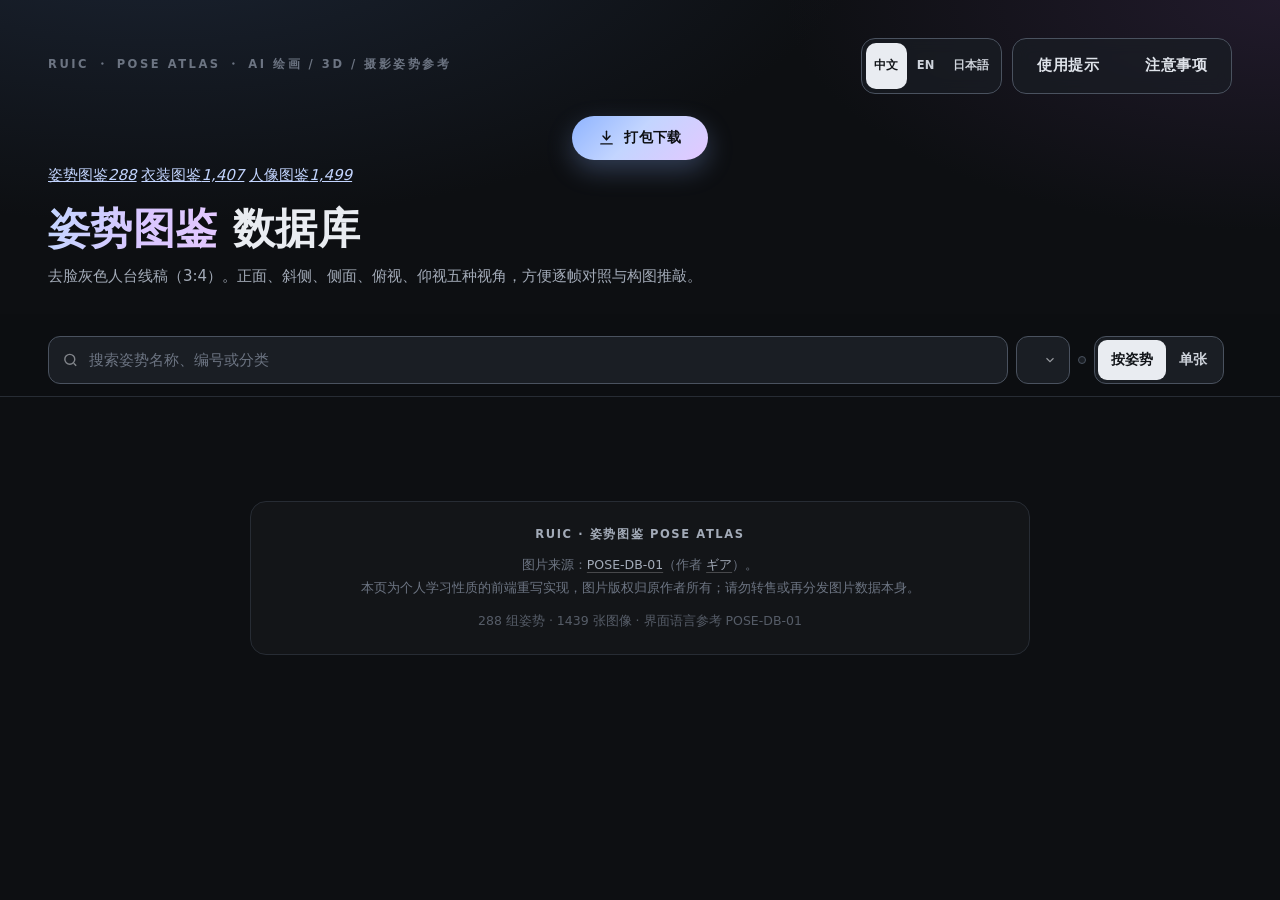
==== index.html @ b3eccd69 "feat: 三个页面新增「打包下载」按钮，跳转夸克网盘" ====
<!doctype html>
<html lang="zh-CN">
<head>
  <meta charset="utf-8">
  <meta name="viewport" content="width=device-width, initial-scale=1, viewport-fit=cover">
  <title>RuiC-PoseAtlas · 姿势图鉴数据库 | Pose Atlas</title>
  <meta name="description" id="metaDescription" content="去脸灰色人台姿势参考图库：288 组姿势、1439 张图像，支持正面、斜侧、侧面、俯视、仰视多角度对照，适用于 AI 绘画、3D 与摄影构图参考。">
  <meta name="theme-color" content="#0d0f12">
  <meta name="color-scheme" content="dark">
  <meta property="og:type" content="website">
  <meta property="og:title" content="RuiC-PoseAtlas · 姿势图鉴">
  <meta property="og:description" content="288 组去脸人台姿势，1439 张多角度参考图。AI 绘画 / 3D / 摄影构图参考。">
  <link rel="canonical" href="https://hruiccc.github.io/RuiC-PoseAtlas/">
  <meta property="og:url" content="https://hruiccc.github.io/RuiC-PoseAtlas/">
  <meta property="og:site_name" content="RuiC-PoseAtlas">
  <meta property="og:image" content="https://hruiccc.github.io/RuiC-PoseAtlas/og-cover.jpg">
  <meta name="twitter:card" content="summary_large_image">
  <meta name="twitter:title" content="RuiC-PoseAtlas · 人体姿态参考图库">
  <meta name="twitter:description" content="288 组姿态 · 1,439 张多角度参考图 · 中文 / English / 日本語">
  <meta name="twitter:image" content="https://hruiccc.github.io/RuiC-PoseAtlas/og-cover.jpg">
  <link rel="icon" href="assets/favicon.svg" type="image/svg+xml">
  <link rel="stylesheet" href="assets/css/app.css">
  <link rel="stylesheet" href="assets/css/collection.css">
  <script type="module" src="assets/js/app.js"></script>
</head>
<body>
  <a class="skip-link" href="#gallery" data-i18n="skip">跳到图库</a>

  <header class="hero" id="top">
    <div class="hero__top">
      <p class="eyebrow" data-i18n="eyebrow">RuiC ・ POSE ATLAS ・ AI 绘画 / 3D / 摄影姿势参考</p>

      <div class="hero__tools">
        <div class="lang" id="langSwitch" role="group" aria-label="切换语言" data-i18n-aria="ariaLanguage">
          <button type="button" data-lang="zh" aria-pressed="true" aria-label="中文">中文</button>
          <button type="button" data-lang="en" aria-pressed="false" aria-label="English">EN</button>
          <button type="button" data-lang="ja" aria-pressed="false" aria-label="日本語">日本語</button>
        </div>

        <nav class="info" id="info" aria-label="使用提示与注意事项" data-i18n-aria="ariaInfo">
          <div class="info__tabs">
            <button type="button" class="info__tab" id="infoTabTips" data-panel="panelTips" aria-expanded="false" aria-controls="panelTips" data-i18n="tabTips">使用提示</button>
            <button type="button" class="info__tab" id="infoTabNotice" data-panel="panelNotice" aria-expanded="false" aria-controls="panelNotice" data-i18n="tabNotice">注意事项</button>
          </div>
          <section class="info__panel" id="panelTips" role="dialog" aria-labelledby="panelTipsTitle" tabindex="-1" hidden>
            <div class="info__head">
              <h2 id="panelTipsTitle" data-i18n="tipsTitle">使用提示</h2>
              <button type="button" class="info__close" data-close-panel aria-label="关闭" data-i18n-aria="closeInfo">×</button>
            </div>
            <ul data-i18n-list="tips"></ul>
          </section>
          <section class="info__panel" id="panelNotice" role="dialog" aria-labelledby="panelNoticeTitle" tabindex="-1" hidden>
            <div class="info__head">
              <h2 id="panelNoticeTitle" data-i18n="noticesTitle">注意事项</h2>
              <button type="button" class="info__close" data-close-panel aria-label="关闭" data-i18n-aria="closeInfo">×</button>
            </div>
            <ul data-i18n-list="notices"></ul>
          </section>
        </nav>
      </div>
    </div>

    <div class="hero__cta">
      <a class="pack-btn" href="https://pan.quark.cn/s/09f3fe9c227a" target="_blank" rel="noopener noreferrer">
        <svg width="17" height="17" viewBox="0 0 24 24" fill="none" stroke="currentColor" stroke-width="2" stroke-linecap="round" stroke-linejoin="round" aria-hidden="true"><path d="M12 3v12"/><path d="m7 10 5 5 5-5"/><path d="M4 21h16"/></svg>
        <span>打包下载</span>
      </a>
    </div>

    <nav class="collection" aria-label="切换图集" data-i18n-aria="ariaCollection">
      <a class="collection__item" href="./" aria-current="page"><span data-i18n="collectionPose">姿势图鉴</span><em>288</em></a>
      <a class="collection__item" href="costume.html"><span data-i18n="collectionCostume">衣装图鉴</span><em>1,407</em></a>
      <a class="collection__item" href="face.html"><span data-i18n="collectionFace">人像图鉴</span><em>1,499</em></a>
    </nav>

    <h1><span class="hero__mark" data-i18n="h1a">姿势图鉴</span> <span data-i18n="h1b">数据库</span></h1>
    <p class="hero__sub" data-i18n="heroSub">去脸灰色人台线稿（3:4）。正面、斜侧、侧面、俯视、仰视五种视角，方便逐帧对照与构图推敲。</p>

  </header>

  <div class="toolbar" id="toolbar">
    <div class="toolbar__inner">
      <nav class="series" id="seriesTabs" aria-label="姿势系列" data-i18n-aria="ariaSeries"></nav>

      <div class="controls">
        <label class="search" for="searchInput">
          <svg width="17" height="17" viewBox="0 0 24 24" fill="none" stroke="currentColor" stroke-width="2" aria-hidden="true"><circle cx="11" cy="11" r="7"/><path d="m20 20-3.5-3.5"/></svg>
          <input id="searchInput" type="search" placeholder="搜索姿势名称、编号或分类" autocomplete="off" spellcheck="false" aria-label="搜索姿势名称、编号或分类" data-i18n-placeholder="searchPlaceholder" data-i18n-aria="ariaSearch">
        </label>

        <button type="button" class="filter-toggle" id="filterToggle" aria-expanded="false" aria-controls="filters">
          <span data-i18n="filter">筛选</span><b id="filterBadge" hidden></b>
        </button>

        <div class="filters" id="filters">
          <label class="select" for="categorySelect">
            <span class="sr-only" data-i18n="metaCategory">分类</span>
            <select id="categorySelect"></select>
            <svg class="select__chevron" width="14" height="14" viewBox="0 0 24 24" fill="none" stroke="currentColor" stroke-width="2" aria-hidden="true"><path d="m6 9 6 6 6-6"/></svg>
          </label>
          <div class="seg" id="angleSeg" role="group" aria-label="按角度筛选" data-i18n-aria="ariaAngleFilter"></div>
          <div class="seg" id="viewSeg" role="group" aria-label="显示方式" data-i18n-aria="ariaView">
            <button type="button" data-view="pose" aria-pressed="true" data-i18n="viewPose">按姿势</button>
            <button type="button" data-view="single" aria-pressed="false" data-i18n="viewSingle">单张</button>
          </div>
        </div>

        <p class="count" id="resultCount" aria-live="polite"></p>
      </div>
    </div>
  </div>

  <main class="main" id="gallery">
    <div class="grid" id="grid" aria-busy="true"></div>
    <div class="empty" id="empty" hidden>
      <p class="empty__title" data-i18n="emptyTitle">没有匹配的姿势</p>
      <p class="empty__text" data-i18n="emptyText">换一个关键词，或清除当前的筛选条件。</p>
      <button type="button" class="button button--ghost" id="clearFilters" data-i18n="clearFilters">清除筛选</button>
    </div>
    <noscript>
      <p class="empty__title">需要启用 JavaScript 才能浏览图库。</p>
    </noscript>
  </main>

  <footer class="footer">
    <div class="footer__card">
      <p class="footer__lead" data-i18n="footerLead">RuiC · 姿势图鉴 POSE ATLAS</p>
      <p data-i18n-html="footerCredits">图片来源：<a href="https://ai-pose-gallery.pages.dev/" target="_blank" rel="noopener noreferrer">POSE-DB-01</a>（作者 <a href="https://x.com/giaaibusi" target="_blank" rel="noopener noreferrer">ギア</a>）。</p>
      <p data-i18n="footerLicense">本页为个人学习性质的前端重写实现，图片版权归原作者所有；请勿转售或再分发图片数据本身。</p>
      <p class="footer__meta" id="footerMeta">288 组姿势 · 1439 张图像 · 界面语言参考 POSE-DB-01</p>
    </div>
  </footer>

  <div class="modal" id="modal" role="dialog" aria-modal="true" aria-labelledby="modalTitle" aria-label="大图预览" data-i18n-aria="modalAria" hidden>
    <div class="modal__scrim" data-close-modal></div>
    <div class="modal__box">
      <button type="button" class="modal__close" id="modalClose" aria-label="关闭大图" data-i18n-aria="modalClose">×</button>

      <div class="viewer">
        <div class="viewer__stage" id="viewerStage">
          <img class="viewer__ghost" id="viewerGhost" alt="" aria-hidden="true">
          <img class="viewer__image" id="viewerImage" alt="">
          <div class="viewer__spinner" id="viewerSpinner" aria-hidden="true"></div>
          <p class="viewer__error" id="viewerError" data-i18n="imageError" hidden>原图加载失败</p>
        </div>
        <button type="button" class="viewer__nav viewer__nav--prev" id="prevAngle" aria-label="上一个角度" data-i18n-aria="prevAngle">‹</button>
        <button type="button" class="viewer__nav viewer__nav--next" id="nextAngle" aria-label="下一个角度" data-i18n-aria="nextAngle">›</button>
      </div>

      <aside class="panel">
        <div class="panel__head">
          <h2 id="modalTitle"></h2>
          <p class="panel__id" id="modalId"></p>
        </div>

        <div class="panel__angles" id="modalAngles" role="group" aria-label="切换角度" data-i18n-aria="ariaModalAngles"></div>

        <dl class="panel__meta" id="modalMeta"></dl>

        <a class="download" id="downloadLink" href="#" download>
          <svg width="18" height="18" viewBox="0 0 24 24" fill="none" stroke="currentColor" stroke-width="2" aria-hidden="true"><path d="M12 3v12m0 0 4.5-4.5M12 15l-4.5-4.5M4 20h16"/></svg>
          <span data-i18n="download">下载原图（PNG）</span>
        </a>

        <p class="panel__note" data-i18n="downloadNote">原图 900 × 1200，适合直接作为姿势参考。</p>

        <p class="panel__keys" data-i18n-html="keysHint"><kbd>←</kbd><kbd>→</kbd> 切换角度　<kbd>↑</kbd><kbd>↓</kbd> 切换姿势　<kbd>Esc</kbd> 关闭</p>
      </aside>
    </div>
  </div>
</body>
</html>
---- assets/css/app.css ----
/* ==========================================================================
   POSE ATLAS — gallery interface
   Original visual direction, fresh implementation. No framework.
   ========================================================================== */

:root {
  --bg: #0d0f12;
  --bg-soft: #14171c;
  --panel: #1a1e24;
  --panel-hi: #20252c;
  --line: #272c34;
  --line-2: #343a44;
  --line-strong: #4a525f;
  --text: #e9ecf1;
  --text-2: #a3abb8;
  --text-3: #6c7482;
  --accent: #8fb4ff;
  --accent-2: #c3d5ff;
  --violet: #e3c8ff;
  --paper: #f3f3f1;
  --radius-xl: 20px;
  --radius-lg: 16px;
  --radius: 14px;
  --radius-sm: 9px;
  --shadow-card: 0 12px 34px rgba(0, 0, 0, 0.45);
  --shadow-modal: 0 40px 110px rgba(0, 0, 0, 0.65);
  --gutter: clamp(16px, 4vw, 48px);
  --page: 1600px;
  --font: ui-sans-serif, system-ui, -apple-system, "Segoe UI", "PingFang SC",
    "Hiragino Sans GB", "Noto Sans SC", "Microsoft YaHei", sans-serif;
  --mono: ui-monospace, SFMono-Regular, Menlo, Consolas, "Liberation Mono", monospace;
}

*,
*::before,
*::after {
  box-sizing: border-box;
}

[hidden] {
  display: none !important;
}

html {
  scroll-behavior: smooth;
  scroll-padding-top: 150px;
}

body {
  margin: 0;
  min-height: 100vh;
  background:
    radial-gradient(1200px 520px at 12% -10%, #1b2433 0, transparent 60%),
    radial-gradient(900px 420px at 100% 0, #211a2b 0, transparent 55%),
    var(--bg);
  background-repeat: no-repeat;
  color: var(--text);
  font-family: var(--font);
  font-size: 15px;
  line-height: 1.55;
  -webkit-font-smoothing: antialiased;
  text-rendering: optimizeLegibility;
}

body.is-locked {
  overflow: hidden;
}

::selection {
  background: rgba(143, 180, 255, 0.38);
  color: #fff;
}

button,
input,
select {
  font: inherit;
  color: inherit;
}

button {
  -webkit-tap-highlight-color: transparent;
}

img {
  max-width: 100%;
}

a {
  color: var(--accent-2);
}

:focus-visible {
  outline: 2px solid var(--accent);
  outline-offset: 3px;
}

.sr-only {
  position: absolute;
  width: 1px;
  height: 1px;
  padding: 0;
  margin: -1px;
  overflow: hidden;
  clip: rect(0 0 0 0);
  white-space: nowrap;
  border: 0;
}

.skip-link {
  position: fixed;
  top: 10px;
  left: 10px;
  z-index: 200;
  padding: 10px 16px;
  border-radius: 10px;
  background: var(--text);
  color: #111418;
  font-weight: 700;
  text-decoration: none;
  transform: translateY(-160%);
  transition: transform 0.18s ease;
}

.skip-link:focus {
  transform: translateY(0);
}

/* --------------------------------------------------------------------------
   Hero
   -------------------------------------------------------------------------- */

.hero {
  position: relative;
  max-width: var(--page);
  margin: 0 auto;
  padding: 38px var(--gutter) 24px;
}

.hero__top {
  display: flex;
  align-items: flex-start;
  justify-content: space-between;
  gap: 12px 20px;
  flex-wrap: wrap;
}

.eyebrow {
  margin: 0;
  padding-top: 18px;
  color: var(--text-3);
  font-size: 11.5px;
  font-weight: 600;
  letter-spacing: 0.22em;
  text-transform: uppercase;
}

.hero h1 {
  margin: 18px 0 10px;
  font-size: clamp(28px, 3.6vw, 42px);
  font-weight: 800;
  line-height: 1.14;
  letter-spacing: 0.01em;
}

.hero__mark {
  background: linear-gradient(96deg, var(--accent-2) 0%, #d9c6ff 55%, var(--violet) 100%);
  -webkit-background-clip: text;
  background-clip: text;
  color: transparent;
}

.hero__sub {
  max-width: 820px;
  margin: 0;
  color: var(--text-2);
  font-size: 15px;
  line-height: 1.78;
}

/* Info popovers ----------------------------------------------------------- */

.hero__tools {
  display: flex;
  flex-wrap: wrap;
  align-items: center;
  gap: 10px;
  margin-left: auto;
}

.lang {
  display: flex;
  gap: 2px;
  padding: 4px;
  border: 1px solid var(--line-strong);
  border-radius: 14px;
  background: rgba(26, 30, 36, 0.72);
  backdrop-filter: blur(8px);
  -webkit-backdrop-filter: blur(8px);
}

.lang button {
  min-width: 34px;
  min-height: 46px;
  padding: 0 8px;
  border: 0;
  border-radius: 10px;
  background: transparent;
  color: #cfd4dc;
  font-size: 11.5px;
  font-weight: 700;
  letter-spacing: 0.02em;
  cursor: pointer;
  transition: background-color 0.15s ease, color 0.15s ease;
}

.lang button:hover {
  background: #232831;
  color: var(--text);
}

.lang button[aria-pressed="true"] {
  background: var(--text);
  color: #111418;
}

.info {
  position: relative;
}

.info__tabs {
  display: flex;
  gap: 6px;
  padding: 4px;
  border: 1px solid var(--line-strong);
  border-radius: 14px;
  background: rgba(26, 30, 36, 0.72);
  backdrop-filter: blur(8px);
  -webkit-backdrop-filter: blur(8px);
}

.info__tab {
  min-height: 46px;
  padding: 0 20px;
  border: 0;
  border-radius: 10px;
  background: transparent;
  color: #dfe3ea;
  font-size: 15px;
  font-weight: 700;
  letter-spacing: 0.03em;
  white-space: nowrap;
  cursor: pointer;
  transition: background-color 0.15s ease, color 0.15s ease;
}

.info__tab:hover {
  background: #232831;
  color: var(--text);
}

.info__tab[aria-expanded="true"] {
  background: var(--text);
  color: #111418;
}

.info__panel {
  position: absolute;
  right: 0;
  top: calc(100% + 10px);
  z-index: 40;
  width: min(460px, calc(100vw - 32px));
  max-height: min(68vh, 560px);
  overflow: auto;
  padding: 18px 20px 20px;
  border: 1px solid var(--line-strong);
  border-radius: var(--radius-lg);
  background: var(--panel);
  box-shadow: var(--shadow-card);
  animation: panel-in 0.16s ease;
}

.info__panel[hidden] {
  display: none;
}

.info__panel:focus {
  outline: none;
}

.info__head {
  display: flex;
  align-items: center;
  justify-content: space-between;
  gap: 12px;
}

.info__head h2 {
  margin: 0;
  font-size: 16px;
  letter-spacing: 0.04em;
}

.info__close {
  display: grid;
  place-content: center;
  width: 40px;
  height: 40px;
  border: 1px solid var(--line-2);
  border-radius: 50%;
  background: var(--bg-soft);
  color: var(--text);
  font-size: 19px;
  line-height: 1;
  cursor: pointer;
}

.info__close:hover {
  background: var(--panel-hi);
}

.info__panel ul {
  margin: 12px 0 0;
  padding-left: 1.25em;
  color: #cfd4dc;
  font-size: 14px;
  line-height: 1.85;
}

.info__panel li + li {
  margin-top: 7px;
}

/* Basic action button ----------------------------------------------------- */

.button {
  display: inline-flex;
  align-items: center;
  justify-content: center;
  gap: 8px;
  border: 0;
  font-weight: 700;
  text-decoration: none;
  cursor: pointer;
  transition: transform 0.18s ease, background-color 0.18s ease,
    border-color 0.18s ease, box-shadow 0.18s ease, filter 0.18s ease;
}

.button--ghost {
  min-height: 46px;
  padding: 0 22px;
  border: 1px solid var(--line-strong);
  border-radius: 12px;
  background: var(--panel);
  color: var(--text);
  font-size: 14px;
}

.button--ghost:hover {
  background: var(--panel-hi);
  border-color: #5d6775;
}

/* --------------------------------------------------------------------------
   Sticky toolbar
   -------------------------------------------------------------------------- */

.toolbar {
  position: sticky;
  top: 0;
  z-index: 30;
  border-bottom: 1px solid var(--line);
  background: rgba(13, 15, 18, 0.82);
  backdrop-filter: blur(16px) saturate(1.2);
  -webkit-backdrop-filter: blur(16px) saturate(1.2);
}

.toolbar__inner {
  max-width: var(--page);
  margin: 0 auto;
  padding: 10px var(--gutter) 12px;
}

.series {
  display: flex;
  gap: 8px;
  overflow-x: auto;
  padding-bottom: 2px;
  scrollbar-width: none;
}

.series::-webkit-scrollbar {
  display: none;
}

.series button {
  display: inline-flex;
  flex: 0 0 auto;
  align-items: center;
  gap: 8px;
  min-height: 48px;
  padding: 0 18px;
  border: 1px solid var(--line-strong);
  border-radius: 99px;
  background: var(--panel);
  color: #dfe3ea;
  font-size: 15px;
  font-weight: 700;
  white-space: nowrap;
  cursor: pointer;
  transition: background-color 0.15s ease, color 0.15s ease, border-color 0.15s ease;
}

.series button em {
  font-style: normal;
  font-size: 12.5px;
  font-weight: 600;
  color: var(--text-2);
  font-variant-numeric: tabular-nums;
}

.series button:hover {
  border-color: #6a7382;
  color: #fff;
}

.series button[aria-pressed="true"] {
  border-color: var(--text);
  background: var(--text);
  color: #111418;
}

.series button[aria-pressed="true"] em {
  color: #3a3f47;
}

.controls {
  display: flex;
  flex-wrap: wrap;
  align-items: center;
  gap: 8px;
  margin-top: 10px;
}

.search {
  position: relative;
  flex: 1 1 260px;
  min-width: 0;
}

.search svg {
  position: absolute;
  left: 14px;
  top: 50%;
  transform: translateY(-50%);
  opacity: 0.5;
  pointer-events: none;
}

.search input {
  width: 100%;
  height: 48px;
  padding: 0 14px 0 40px;
  border: 1px solid var(--line-strong);
  border-radius: 12px;
  background: var(--panel);
  color: var(--text);
  font-size: 15px;
  outline: none;
  transition: border-color 0.15s ease, box-shadow 0.15s ease;
}

.search input::placeholder {
  color: var(--text-3);
}

.search input:focus {
  border-color: var(--accent);
  box-shadow: 0 0 0 3px rgba(143, 180, 255, 0.14);
}

.search input::-webkit-search-cancel-button {
  filter: invert(0.8);
  cursor: pointer;
}

.filter-toggle {
  display: none;
  align-items: center;
  gap: 6px;
  min-height: 48px;
  padding: 0 16px;
  border: 1px solid var(--line-strong);
  border-radius: 12px;
  background: var(--panel);
  font-size: 15px;
  font-weight: 700;
  white-space: nowrap;
  cursor: pointer;
}

.filter-toggle b {
  display: inline-grid;
  place-content: center;
  min-width: 18px;
  height: 18px;
  padding: 0 5px;
  border-radius: 99px;
  background: var(--accent);
  color: #111;
  font-size: 10.5px;
  font-weight: 800;
}

.filters {
  display: flex;
  flex-wrap: wrap;
  align-items: center;
  gap: 8px;
}

.select {
  position: relative;
  display: inline-flex;
}

.select select {
  appearance: none;
  -webkit-appearance: none;
  height: 48px;
  max-width: 100%;
  padding: 0 38px 0 14px;
  border: 1px solid var(--line-strong);
  border-radius: 12px;
  background: var(--panel);
  color: var(--text);
  font-size: 14.5px;
  font-weight: 600;
  cursor: pointer;
  outline: none;
}

.select select:focus {
  border-color: var(--accent);
  box-shadow: 0 0 0 3px rgba(143, 180, 255, 0.14);
}

.select__chevron {
  position: absolute;
  right: 13px;
  top: 50%;
  transform: translateY(-50%);
  opacity: 0.6;
  pointer-events: none;
}

.seg {
  display: flex;
  align-items: center;
  padding: 3px;
  border: 1px solid var(--line-strong);
  border-radius: 12px;
  background: var(--panel);
  overflow-x: auto;
  scrollbar-width: none;
}

.seg::-webkit-scrollbar {
  display: none;
}

.seg button {
  height: 40px;
  padding: 0 13px;
  border: 0;
  border-radius: var(--radius-sm);
  background: none;
  color: #cfd4dc;
  font-size: 14px;
  font-weight: 600;
  white-space: nowrap;
  cursor: pointer;
  transition: background-color 0.15s ease, color 0.15s ease;
}

.seg button:hover {
  color: #fff;
}

.seg button[aria-pressed="true"] {
  background: var(--text);
  color: #111418;
}

.count {
  margin-left: auto;
  color: var(--text-2);
  font-size: 13px;
  font-variant-numeric: tabular-nums;
  white-space: nowrap;
}

/* --------------------------------------------------------------------------
   Gallery
   -------------------------------------------------------------------------- */

.main {
  max-width: var(--page);
  margin: 0 auto;
  padding: 24px var(--gutter) 72px;
}

.grid {
  display: grid;
  grid-template-columns: repeat(auto-fill, minmax(232px, 1fr));
  gap: 18px;
}

.card {
  position: relative;
  display: flex;
  flex-direction: column;
  overflow: hidden;
  border: 1px solid var(--line);
  border-radius: var(--radius);
  background: var(--panel);
  transition: transform 0.2s ease, box-shadow 0.2s ease, border-color 0.2s ease;
}

.card:hover,
.card:focus-within {
  transform: translateY(-4px);
  border-color: #3b4350;
  box-shadow: var(--shadow-card);
}

.card__media {
  position: relative;
  display: block;
  width: 100%;
  aspect-ratio: 3 / 4;
  padding: 0;
  overflow: hidden;
  border: 0;
  background: var(--paper);
  cursor: zoom-in;
}

.card__cover {
  display: block;
  width: 100%;
  height: 100%;
  object-fit: contain;
  transition: opacity 0.2s ease, transform 0.5s cubic-bezier(0.2, 0.6, 0.2, 1);
}

.card:hover .card__cover {
  transform: scale(1.025);
}

.card__cover.is-swapping {
  opacity: 0.25;
}

.card__badges {
  position: absolute;
  top: 10px;
  left: 10px;
  display: flex;
  gap: 6px;
  pointer-events: none;
}

.card__badges span {
  padding: 3px 8px;
  border-radius: 99px;
  background: rgba(13, 15, 18, 0.78);
  color: #fff;
  font-size: 10.5px;
  line-height: 1.5;
  letter-spacing: 0.02em;
  backdrop-filter: blur(4px);
  -webkit-backdrop-filter: blur(4px);
}

.card__badges span:first-child {
  font-family: var(--mono);
  letter-spacing: 0;
}

.card__body {
  display: flex;
  flex-direction: column;
  gap: 3px;
  padding: 12px 14px 10px;
}

.card__title {
  margin: 0;
  font-size: 14.5px;
  font-weight: 650;
  line-height: 1.45;
}

.card__title button {
  display: -webkit-box;
  width: 100%;
  padding: 0;
  overflow: hidden;
  border: 0;
  background: none;
  color: inherit;
  font: inherit;
  text-align: left;
  cursor: pointer;
  -webkit-line-clamp: 2;
  -webkit-box-orient: vertical;
}

.card__id {
  margin: 0;
  color: var(--text-3);
  font-family: var(--mono);
  font-size: 10.5px;
  overflow-wrap: anywhere;
}

.card__cat {
  display: flex;
  flex-wrap: wrap;
  align-items: center;
  gap: 6px;
  margin: 1px 0 0;
  color: var(--text-2);
  font-size: 11.5px;
}

.card__cat i {
  font-style: normal;
  opacity: 0.45;
}

.card__strip {
  display: grid;
  grid-auto-flow: column;
  grid-auto-columns: 1fr;
  gap: 4px;
  padding: 2px 10px 10px;
  margin-top: auto;
}

.card__strip button {
  position: relative;
  aspect-ratio: 3 / 4;
  padding: 0;
  overflow: hidden;
  border: 1px solid var(--line-2);
  border-radius: 6px;
  background: var(--paper);
  cursor: pointer;
}

.card__strip img {
  display: block;
  width: 100%;
  height: 100%;
  object-fit: contain;
}

.card__strip span {
  position: absolute;
  right: 0;
  bottom: 0;
  left: 0;
  padding: 1px 0;
  background: rgba(13, 15, 18, 0.72);
  color: #ddd;
  font-size: 9px;
  line-height: 1.55;
  text-align: center;
}

.card__strip button[aria-pressed="true"] {
  outline: 2px solid var(--accent);
  outline-offset: 1px;
}

/* Skeleton --------------------------------------------------------------- */

.skeleton {
  overflow: hidden;
  border: 1px solid var(--line);
  border-radius: var(--radius);
  background: var(--panel);
}

.skeleton__media {
  aspect-ratio: 3 / 4;
  background: linear-gradient(110deg, #20252c 8%, #2c333d 18%, #20252c 33%);
  background-size: 200% 100%;
  animation: shimmer 1.5s linear infinite;
}

.skeleton__body {
  padding: 12px 14px 16px;
}

.skeleton__line {
  height: 11px;
  margin-bottom: 8px;
  border-radius: 6px;
  background: #2a3038;
}

.skeleton__line--short {
  width: 55%;
}

/* Empty ------------------------------------------------------------------ */

.empty {
  padding: 84px 16px;
  text-align: center;
  color: var(--text-3);
}

.empty__title {
  margin: 0 0 6px;
  color: var(--text-2);
  font-size: 18px;
  font-weight: 700;
}

.empty__text {
  margin: 0 0 20px;
  font-size: 14px;
}

/* --------------------------------------------------------------------------
   Footer
   -------------------------------------------------------------------------- */

.footer {
  padding: 8px var(--gutter) 56px;
}

.footer__card {
  max-width: 780px;
  margin: 0 auto;
  padding: 22px 24px;
  border: 1px solid var(--line);
  border-radius: var(--radius-lg);
  background: rgba(255, 255, 255, 0.025);
  color: var(--text-3);
  font-size: 12.5px;
  line-height: 1.85;
  text-align: center;
}

.footer__card p {
  margin: 0;
}

.footer__lead {
  margin-bottom: 8px !important;
  color: var(--text-2);
  font-size: 11.5px;
  font-weight: 700;
  letter-spacing: 0.14em;
  text-transform: uppercase;
}

.footer__card a {
  color: var(--text-2);
  text-decoration-color: rgba(255, 255, 255, 0.22);
  text-underline-offset: 3px;
  transition: color 0.15s ease;
}

.footer__card a:hover {
  color: var(--accent-2);
}

.footer__meta {
  margin-top: 10px !important;
  font-variant-numeric: tabular-nums;
  opacity: 0.75;
}

/* --------------------------------------------------------------------------
   Lightbox
   -------------------------------------------------------------------------- */

.modal {
  position: fixed;
  inset: 0;
  z-index: 100;
  display: grid;
  place-items: center;
  padding: 16px;
}

.modal[hidden] {
  display: none;
}

.modal__scrim {
  position: absolute;
  inset: 0;
  background: rgba(5, 6, 8, 0.88);
  backdrop-filter: blur(8px);
  -webkit-backdrop-filter: blur(8px);
  animation: fade-in 0.18s ease;
}

.modal__box {
  position: relative;
  z-index: 1;
  display: grid;
  grid-template-columns: minmax(0, 1fr) 312px;
  gap: 18px;
  width: min(1240px, 100%);
  max-height: calc(100dvh - 32px);
  padding: 16px;
  border: 1px solid var(--line);
  border-radius: var(--radius-xl);
  background: var(--bg-soft);
  box-shadow: var(--shadow-modal);
  animation: modal-in 0.2s cubic-bezier(0.2, 0.8, 0.2, 1);
}

.modal__close {
  position: absolute;
  top: 12px;
  right: 12px;
  z-index: 5;
  display: grid;
  place-content: center;
  width: 48px;
  height: 48px;
  border: 1px solid #5a6270;
  border-radius: 50%;
  background: rgba(26, 30, 36, 0.94);
  color: #fff;
  font-size: 22px;
  line-height: 1;
  cursor: pointer;
  transition: background-color 0.15s ease, border-color 0.15s ease;
}

.modal__close:hover {
  border-color: #7a8494;
  background: #252b34;
}

.viewer {
  position: relative;
  display: flex;
  min-width: 0;
}

.viewer__stage {
  position: relative;
  display: grid;
  flex: 1;
  place-items: center;
  height: min(80vh, 900px);
  min-height: 0;
  overflow: hidden;
  border-radius: 12px;
  background: var(--paper);
}

.viewer__ghost {
  position: absolute;
  inset: 0;
  width: 100%;
  height: 100%;
  object-fit: contain;
  filter: blur(16px);
  transform: scale(0.985);
  opacity: 0.5;
  transition: opacity 0.25s ease;
}

.viewer__stage.is-ready .viewer__ghost {
  opacity: 0;
}

.viewer__image {
  position: absolute;
  inset: 0;
  z-index: 1;
  width: 100%;
  height: 100%;
  object-fit: contain;
  opacity: 0;
  transition: opacity 0.22s ease;
}

.viewer__image.is-ready {
  opacity: 1;
}

.viewer__spinner {
  position: absolute;
  top: 50%;
  left: 50%;
  z-index: 2;
  width: 30px;
  height: 30px;
  margin: -15px 0 0 -15px;
  border: 2px solid rgba(13, 15, 18, 0.16);
  border-top-color: #2b3038;
  border-radius: 50%;
  opacity: 0;
  transition: opacity 0.15s ease;
  animation: spin 0.8s linear infinite;
}

.viewer__stage.is-loading .viewer__spinner {
  opacity: 1;
}

.viewer__error {
  position: absolute;
  top: 50%;
  left: 50%;
  z-index: 2;
  transform: translate(-50%, -50%);
  margin: 0;
  color: #8b1f1f;
  font-size: 13px;
  font-weight: 600;
}

.viewer__nav {
  position: absolute;
  top: 50%;
  z-index: 3;
  display: grid;
  place-content: center;
  width: 52px;
  height: 52px;
  border: 0;
  border-radius: 50%;
  background: rgba(13, 15, 18, 0.72);
  color: #fff;
  font-size: 26px;
  line-height: 1;
  cursor: pointer;
  transform: translateY(-50%);
  backdrop-filter: blur(6px);
  -webkit-backdrop-filter: blur(6px);
  transition: background-color 0.15s ease;
}

.viewer__nav:hover {
  background: rgba(13, 15, 18, 0.94);
}

.viewer__nav--prev {
  left: 12px;
}

.viewer__nav--next {
  right: 12px;
}

.panel {
  display: flex;
  flex-direction: column;
  gap: 14px;
  min-width: 0;
  padding: 6px 4px 4px 0;
  overflow: auto;
}

.panel__head h2 {
  margin: 0;
  padding-right: 28px;
  font-size: 20px;
  line-height: 1.4;
}

.panel__id {
  margin: 6px 0 0;
  color: var(--text-3);
  font-family: var(--mono);
  font-size: 11.5px;
  overflow-wrap: anywhere;
}

.panel__angles {
  display: grid;
  grid-auto-flow: column;
  grid-auto-columns: 1fr;
  gap: 6px;
}

.panel__angles button {
  position: relative;
  aspect-ratio: 3 / 4;
  padding: 0;
  overflow: hidden;
  border: 1px solid var(--line-2);
  border-radius: 8px;
  background: var(--paper);
  cursor: pointer;
}

.panel__angles img {
  display: block;
  width: 100%;
  height: 100%;
  object-fit: contain;
}

.panel__angles span {
  position: absolute;
  right: 0;
  bottom: 0;
  left: 0;
  padding: 1px 0;
  background: rgba(13, 15, 18, 0.75);
  color: #eee;
  font-size: 10.5px;
  line-height: 1.7;
  text-align: center;
}

.panel__angles button[aria-pressed="true"] {
  outline: 2px solid var(--accent);
  outline-offset: 1px;
}

.panel__meta {
  display: grid;
  grid-template-columns: auto 1fr;
  gap: 7px 14px;
  margin: 0;
  color: var(--text-2);
  font-size: 13px;
}

.panel__meta dt {
  color: var(--text-3);
}

.panel__meta dd {
  margin: 0;
}

.download {
  display: flex;
  align-items: center;
  justify-content: center;
  gap: 8px;
  min-height: 52px;
  margin-top: 4px;
  border: 1px solid rgba(195, 213, 255, 0.28);
  border-radius: 12px;
  background: rgba(255, 255, 255, 0.05);
  color: var(--text);
  font-size: 15px;
  font-weight: 700;
  text-decoration: none;
  transition: transform 0.18s ease, background-color 0.18s ease, border-color 0.18s ease;
}

.download:hover {
  border-color: rgba(195, 213, 255, 0.55);
  background: rgba(143, 180, 255, 0.12);
  transform: translateY(-1px);
}

.panel__note {
  margin: 0;
  color: var(--text-3);
  font-size: 11.5px;
}

.panel__keys {
  margin: auto 0 0;
  color: var(--text-3);
  font-size: 11px;
  line-height: 1.9;
}

kbd {
  display: inline-block;
  min-width: 20px;
  margin: 0 1px;
  padding: 0 5px;
  border: 1px solid var(--line-strong);
  border-radius: 4px;
  background: rgba(255, 255, 255, 0.03);
  font-family: var(--mono);
  font-size: 10px;
  line-height: 1.7;
  text-align: center;
}

/* --------------------------------------------------------------------------
   Animations
   -------------------------------------------------------------------------- */

@keyframes spin {
  to {
    transform: rotate(360deg);
  }
}

@keyframes shimmer {
  to {
    background-position: -200% 0;
  }
}

@keyframes fade-in {
  from {
    opacity: 0;
  }
}

@keyframes modal-in {
  from {
    opacity: 0;
    transform: translateY(10px) scale(0.992);
  }
}

@keyframes panel-in {
  from {
    opacity: 0;
    transform: translateY(-4px);
  }
}

/* --------------------------------------------------------------------------
   Responsive
   -------------------------------------------------------------------------- */

@media (max-width: 1100px) {
  .grid {
    grid-template-columns: repeat(auto-fill, minmax(210px, 1fr));
  }
}

@media (max-width: 900px) {
  .modal {
    padding: 10px;
  }

  .modal__box {
    grid-template-columns: 1fr;
    max-height: calc(100dvh - 20px);
    overflow: auto;
    padding: 12px;
  }

  .viewer__stage {
    height: 54vh;
    min-height: 300px;
  }

  .viewer__nav {
    width: 46px;
    height: 46px;
    font-size: 23px;
  }

  .modal__close {
    position: fixed;
    top: max(18px, env(safe-area-inset-top));
    right: 18px;
    width: 46px;
    height: 46px;
    background: rgba(26, 30, 36, 0.94);
    box-shadow: 0 6px 18px rgba(0, 0, 0, 0.35);
  }

  .panel {
    overflow: visible;
    padding: 0 2px 4px;
  }

  .panel__head h2 {
    padding-right: 56px;
  }

  .panel__keys {
    display: none;
  }

  .panel__angles {
    grid-auto-columns: minmax(52px, 1fr);
  }
}

@media (max-width: 700px) {
  .filter-toggle {
    display: inline-flex;
  }

  .filters {
    display: none;
    width: 100%;
  }

  .filters.is-open {
    display: flex;
  }

  .filters .select {
    flex: 1 1 calc(50% - 4px);
  }

  .filters .select select {
    width: 100%;
  }

  .filters .seg {
    width: 100%;
  }

  .count {
    width: 100%;
    margin-left: 0;
    font-size: 12px;
  }
}

@media (max-width: 560px) {
  .hero {
    padding-top: 20px;
  }

  .hero__top {
    flex-direction: column;
    align-items: stretch;
  }

  .hero__tools {
    order: -1;
    align-items: center;
    justify-content: space-between;
    width: 100%;
    margin-left: 0;
  }

  .info__tabs {
    width: max-content;
    margin-left: auto;
  }

  .info__tab {
    min-height: 44px;
    padding: 0 14px;
    font-size: 14px;
  }

  .lang button {
    min-width: 32px;
    min-height: 42px;
    padding: 0 7px;
    font-size: 11.5px;
  }

  .eyebrow {
    padding-top: 0;
    font-size: 10.5px;
    letter-spacing: 0.18em;
  }

  .hero h1 {
    margin-top: 12px;
  }

  .hero__sub {
    font-size: 14px;
  }

  .series button {
    min-height: 44px;
    padding: 0 15px;
    font-size: 14px;
  }

  .grid {
    grid-template-columns: repeat(2, 1fr);
    gap: 10px;
  }

  .card__body {
    padding: 9px 10px 8px;
  }

  .card__title {
    font-size: 13px;
  }

  .card__cat {
    display: none;
  }

  .card__id {
    font-size: 9.5px;
  }

  .card__strip {
    gap: 3px;
    padding: 0 6px 8px;
  }

  .card__strip span {
    display: none;
  }

  .card__badges {
    top: 7px;
    left: 7px;
  }

  .card__badges span {
    padding: 2px 6px;
    font-size: 9.5px;
  }

  .skeleton__body {
    padding: 9px 10px 12px;
  }

  .footer {
    padding-bottom: 40px;
  }
}

@media (prefers-reduced-motion: reduce) {
  html {
    scroll-behavior: auto;
  }

  *,
  *::before,
  *::after {
    animation-duration: 0.001ms !important;
    animation-iteration-count: 1 !important;
    transition-duration: 0.001ms !important;
  }
}


/* ---- 打包下载按钮（自定义追加） ---- */
.hero__cta {
  display: flex;
  justify-content: center;
  margin: 22px 0 4px;
}

.pack-btn {
  display: inline-flex;
  align-items: center;
  gap: 9px;
  padding: 11px 26px;
  border-radius: 999px;
  font-family: var(--font);
  font-size: 14px;
  font-weight: 700;
  letter-spacing: 0.02em;
  color: #0d0f12;
  text-decoration: none;
  background: linear-gradient(135deg, var(--accent) 0%, var(--accent-2) 46%, var(--violet) 100%);
  box-shadow: 0 10px 26px rgba(143, 180, 255, 0.28);
  transition: transform 0.18s ease, box-shadow 0.18s ease, filter 0.18s ease;
  -webkit-tap-highlight-color: transparent;
}

.pack-btn:hover {
  transform: translateY(-2px);
  box-shadow: 0 14px 34px rgba(143, 180, 255, 0.42);
  filter: brightness(1.06);
}

.pack-btn:active {
  transform: translateY(0);
  filter: brightness(0.98);
}

.pack-btn:focus-visible {
  outline: 2px solid var(--accent-2);
  outline-offset: 3px;
}

.pack-btn svg {
  flex: none;
}

@media (max-width: 640px) {
  .hero__cta {
    margin: 18px 0 2px;
  }
  .pack-btn {
    padding: 10px 22px;
    font-size: 13.5px;
  }
}

@media (prefers-reduced-motion: reduce) {
  .pack-btn {
    transition: none;
  }
}
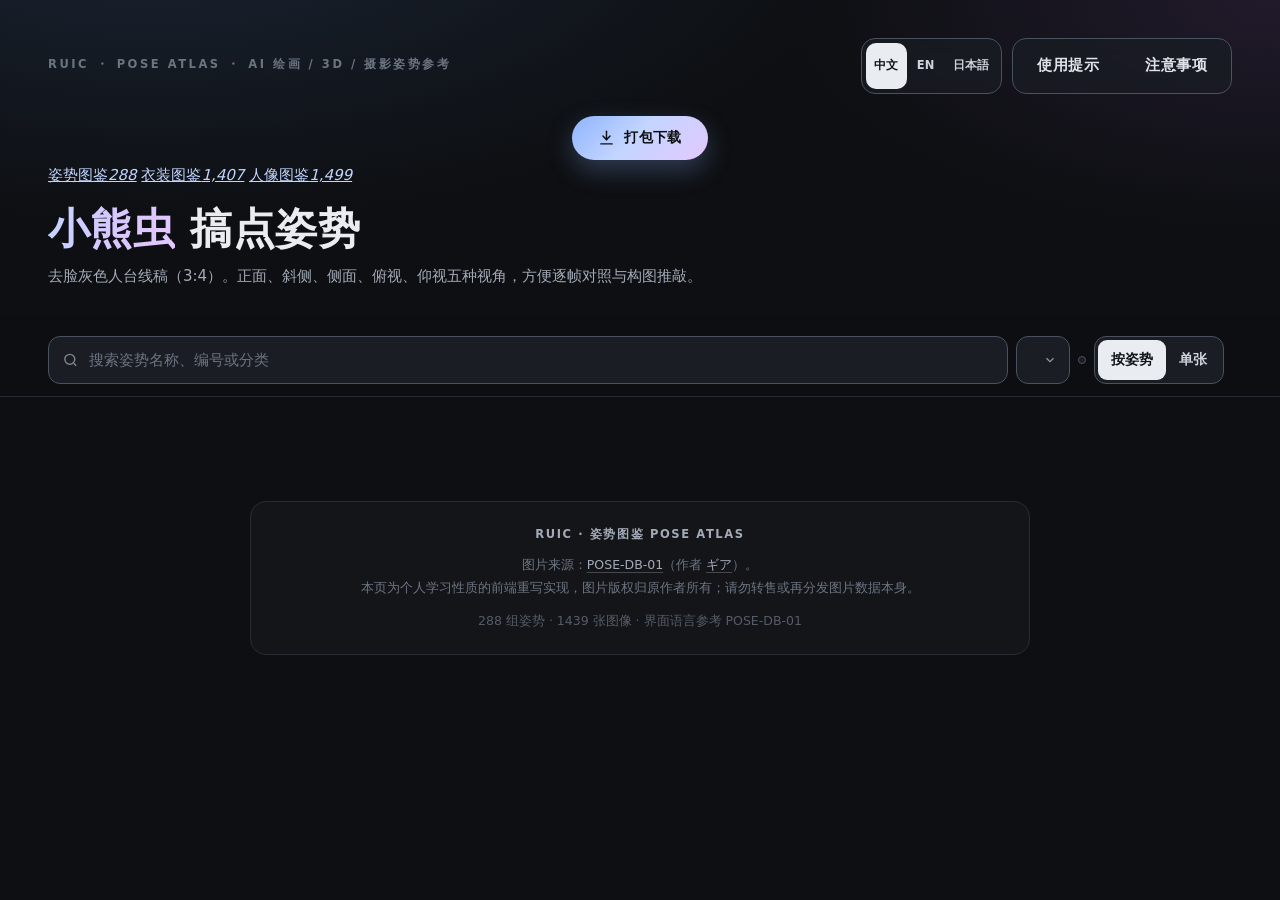
==== commit d9011044: "chore: 首页主标题改为 小熊虫 搞点姿势（index.html）" ====
--- a/index.html
+++ b/index.html
@@ -3,19 +3,19 @@
 <head>
   <meta charset="utf-8">
   <meta name="viewport" content="width=device-width, initial-scale=1, viewport-fit=cover">
-  <title>RuiC-PoseAtlas · 姿势图鉴数据库 | Pose Atlas</title>
+  <title>RuiC-PoseAtlas · 小熊虫 搞点姿势 | Pose Atlas</title>
   <meta name="description" id="metaDescription" content="去脸灰色人台姿势参考图库：288 组姿势、1439 张图像，支持正面、斜侧、侧面、俯视、仰视多角度对照，适用于 AI 绘画、3D 与摄影构图参考。">
   <meta name="theme-color" content="#0d0f12">
   <meta name="color-scheme" content="dark">
   <meta property="og:type" content="website">
-  <meta property="og:title" content="RuiC-PoseAtlas · 姿势图鉴">
+  <meta property="og:title" content="RuiC-PoseAtlas · 小熊虫 搞点姿势">
   <meta property="og:description" content="288 组去脸人台姿势，1439 张多角度参考图。AI 绘画 / 3D / 摄影构图参考。">
   <link rel="canonical" href="https://hruiccc.github.io/RuiC-PoseAtlas/">
   <meta property="og:url" content="https://hruiccc.github.io/RuiC-PoseAtlas/">
   <meta property="og:site_name" content="RuiC-PoseAtlas">
   <meta property="og:image" content="https://hruiccc.github.io/RuiC-PoseAtlas/og-cover.jpg">
   <meta name="twitter:card" content="summary_large_image">
-  <meta name="twitter:title" content="RuiC-PoseAtlas · 人体姿态参考图库">
+  <meta name="twitter:title" content="RuiC-PoseAtlas · 小熊虫 搞点姿势">
   <meta name="twitter:description" content="288 组姿态 · 1,439 张多角度参考图 · 中文 / English / 日本語">
   <meta name="twitter:image" content="https://hruiccc.github.io/RuiC-PoseAtlas/og-cover.jpg">
   <link rel="icon" href="assets/favicon.svg" type="image/svg+xml">
@@ -73,7 +73,7 @@
       <a class="collection__item" href="face.html"><span data-i18n="collectionFace">人像图鉴</span><em>1,499</em></a>
     </nav>
 
-    <h1><span class="hero__mark" data-i18n="h1a">姿势图鉴</span> <span data-i18n="h1b">数据库</span></h1>
+    <h1><span class="hero__mark" data-i18n="h1a">小熊虫</span> <span data-i18n="h1b">搞点姿势</span></h1>
     <p class="hero__sub" data-i18n="heroSub">去脸灰色人台线稿（3:4）。正面、斜侧、侧面、俯视、仰视五种视角，方便逐帧对照与构图推敲。</p>
 
   </header>
